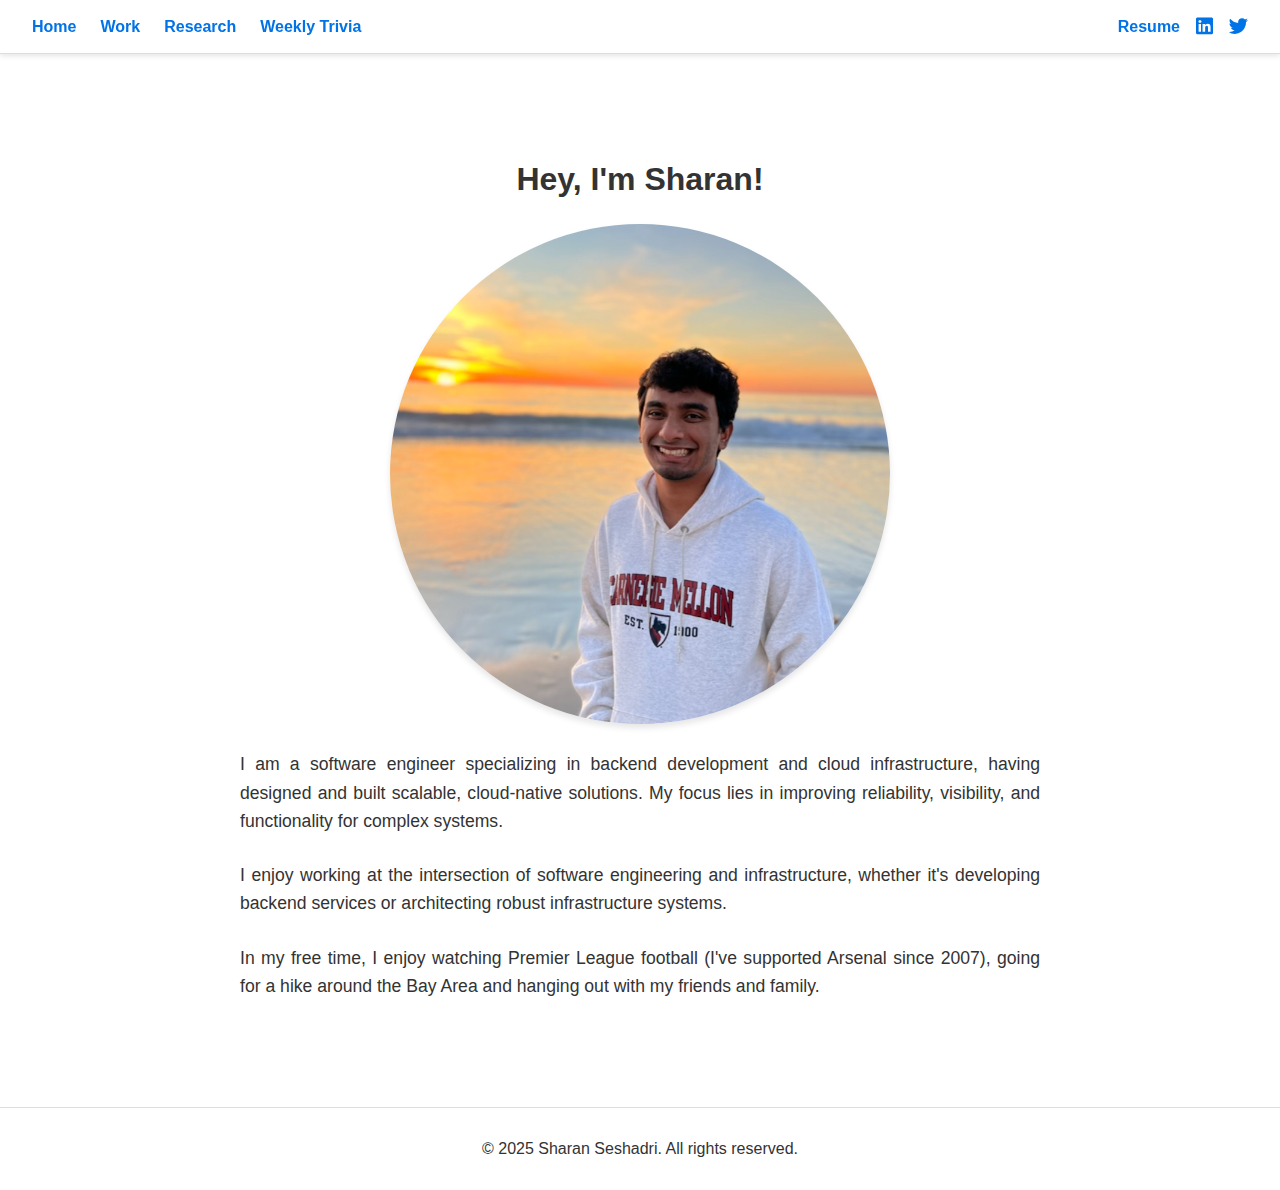
==== index.html @ 54f65ded "added support for mobile" ====
<!DOCTYPE html>
<html lang="en">
<head>
  <meta charset="UTF-8">
  <meta name="viewport" content="width=device-width, initial-scale=1.0">
  <title>Sharan Seshadri</title>
  <link rel="stylesheet" href="styles.css">
  <!-- Font Awesome for icons -->
  <link rel="stylesheet" href="https://cdnjs.cloudflare.com/ajax/libs/font-awesome/6.0.0-beta3/css/all.min.css">
  <link rel="icon" type="image/x-icon" href="favicon.ico">
</head>
<body>
  <div id="container">
    <!-- Header Section -->
    <header>
      <div class="header-left">
        <a href="index.html">Home</a>
        <a href="my-work.html">Work</a>
        <a href="research.html">Research</a>
        <a href="weekly-trivia.html">Weekly Trivia</a>
      </div>
      <div class="header-right">
        <a href="assets/sharan_seshadri_resume.pdf" target="_blank" class="resume-link">Resume</a>
        <a href="https://www.linkedin.com/in/sharan-seshadri" target="_blank" aria-label="LinkedIn">
          <i class="fab fa-linkedin"></i>
        </a>
        <a href="https://x.com/sharan2510" target="_blank" aria-label="Twitter">
          <i class="fab fa-twitter"></i>
        </a>
      </div>
      <div class="mobile-header">
        <button id="hamburger-menu" aria-label="Open Menu">
          <i class="fas fa-bars"></i>
        </button>
        <a href="assets/sharan_seshadri_resume.pdf" target="_blank" class="resume-link">Resume</a>
      </div>
      <nav id="mobile-nav" class="hidden">
        <a href="index.html">Home</a>
        <a href="my-work.html">Work</a>
        <a href="research.html">Research</a>
        <a href="weekly-trivia.html">Weekly Trivia</a>
      </nav>
    </header>

    <!-- Intro Section -->
    <main>
      <section class="intro">
        <h2>Hey, I'm Sharan!</h2>
        <img src="assets/sharan-seshadri.png" alt="Photo of Sharan Seshadri" class="profile-photo">
        <p>I am a software engineer specializing in backend development and cloud infrastructure, having designed and built scalable, cloud-native solutions. My focus lies in improving reliability, visibility, and functionality for complex systems.</p>
        <p>I enjoy working at the intersection of software engineering and infrastructure, whether it's developing backend services or architecting robust infrastructure systems.</p>
        <p>In my free time, I enjoy watching Premier League football (I've supported Arsenal since 2007), going for a hike around the Bay Area and hanging out with my friends and family.</p>
      </section>
    </main>

    <!-- Footer -->
    <footer>
      <p>© 2025 Sharan Seshadri. All rights reserved.</p>
    </footer>
  </div>
  
  <!-- JavaScript for light/dark mode toggle -->
  <script src="scripts.js"></script>
</body>
</html>
---- styles.css ----
/* General Styles */
body {
  margin: 0;
  font-family: Arial, sans-serif;
  color: #333;
  background-color: #fff;
  transition: background-color 0.3s, color 0.3s;
}

a {
  color: #0073e6;
  text-decoration: none;
}

a:hover {
  text-decoration: underline;
}

ul {
  list-style: none;
  padding: 0;
}

/* Header Section */
header {
  display: flex;
  justify-content: space-between; /* Space between left and right sections */
  align-items: center;
  padding: 1em 2em;
  background-color: #ffffff; /* Opaque white background */
  border-bottom: 1px solid #ddd;
  position: sticky; /* Keeps the header fixed at the top */
  top: 0;
  z-index: 10;
  box-shadow: 0px 2px 5px rgba(0, 0, 0, 0.1); /* Optional: Add a subtle shadow for better separation */
}

.header-left {
  display: flex;
  gap: 1.5em; /* Space between navigation links */
}

.header-left a {
  font-size: 1em;
  font-weight: bold;
  color: #0073e6;
}

.header-left a:hover {
  color: #005bb5; /* Darker blue on hover */
}

.header-right {
  display: flex;
  align-items: center;
  gap: 1em; /* Adds space between icons */
}

.header-right .resume-link {
  color: #0073e6;
  font-size: 1em;
  font-weight: bold;
  text-decoration: none;
}

.header-right .resume-link:hover {
  text-decoration: underline;
  color: #005bb5;
}

.header-right i {
  font-size: 1.2em; /* Icon size */
  color: #0073e6;
  cursor: pointer;
}

.header-right i:hover {
  color: #005bb5;
}

header button {
  background: none;
  border: none;
  cursor: pointer;
  font-size: 1.2em;
  color: inherit;
}

header button:hover {
  color: #0073e6;
}

/* Intro Section */
.intro {
  text-align: center;
  padding: 3em 1em;
}

.intro h2 {
  font-size: 2em;
  margin: 1;
}

.intro p {
  text-align: justify;
  font-size: 1.1em; /* Optional: Adjust font size if needed */
  line-height: 1.6; /* Optional: Improve readability by adding line height */
  margin: 1.5em 0; /* Optional: Add spacing between paragraphs */
}

/* Main Content Section */
section {
  max-width: 800px;
  margin: 2em auto;
  padding: 1em;
}

section h3 {
  font-size: 1.5em;
  margin-bottom: 0.5em;
}

footer {
  text-align: center;
  padding: 1em;
  border-top: 1px solid #ddd;
}

/* Dark Mode */
body.dark {
  background-color: #121212;
  color: #f1f1f1;
}

body.dark a {
  color: #90caf9;
}

body.dark header {
  border-bottom: 1px solid #444;
}

body.dark footer {
  border-top: 1px solid #444;
}

.header-right i:hover {
  color: #90caf9; /* Adjust hover color for dark mode */
}

/* Work Experience Section */
#work-experience {
  max-width: 800px;
  margin: 2em auto;
  padding: 1em;
}

#work-experience h2 {
  font-size: 2em;
  text-align: center;
  margin-bottom: 2em;
}

.section {
  margin-bottom: 2em;
}

.section h3 {
  font-size: 1.8em;
  text-align: center;
  margin-bottom: 1.5em;
  color: #0073e6;
}

/* Experience Entries */
.experience {
  display: flex;
  flex-direction: column;
  align-items: center;
  text-align: left;
  margin-bottom: 1.5em;
  padding: 1em 0;
  border-bottom: 1px solid #ddd;
}

.timeline {
  font-size: 1em;
  font-weight: bold;
  color: #666;
  text-align: center;
  margin-bottom: 0.5em;
}

.details {
  max-width: 600px;
}

.details h4 {
  font-size: 1.5em;
  margin: 0 0 0.2em;
}

.details h4 span {
  font-size: 1em;
  font-weight: normal;
  color: #0073e6;
}

.details p {
  font-size: 1em;
  color: #333;
  margin: 0; /* Ensure there's no extra margin */
  line-height: 1.4; /* Slightly smaller line height for tighter spacing */
}

/* Skills Section */
#skills {
  padding: 2em 1em;
  text-align: center;
}

#skills h3 {
  font-size: 2em;
  margin-bottom: 1em;
  color: #0073e6; /* Matching accent color */
}

.skills-categories {
  max-width: 800px;
  margin: 0 auto;
  text-align: left; /* Align content to the left like other sections */
}

.skills-category {
  margin-bottom: 1.5em; /* Spacing between skill categories */
}

.skills-category h4 {
  font-size: 1.2em;
  font-weight: bold;
  color: #333; /* Match text color with other headings */
  margin-bottom: 0.5em;
}

.skills-category p {
  font-size: 1em;
  line-height: 1.6;
  color: #555; /* Softer color for text */
}


/* Responsive Design */
@media (max-width: 768px) {
  .experience {
    text-align: center;
  }

  .details {
    max-width: 100%;
  }
}

.details ul {
  list-style-type: disc; /* Standard bullet points */
  margin: 1em 0;
  padding-left: 1.5em; /* Indentation for bullet points */
  color: #333; /* Text color for bullets */
}

.details ul li {
  margin-bottom: 0.5em; /* Spacing between bullet points */
  font-size: 1em; /* Consistent font size */
  line-height: 1.6; /* Improve readability */
}

/* Center Academic Experience Section */
#academic-experience {
  text-align: center;
  max-width: 800px;
  margin: 0 auto; /* Center the entire section */
  padding: 2em 1em; /* Add padding for spacing */
}

#academic-experience h3 {
  font-size: 2em;
  color: #0073e6; /* Match the accent color */
  margin-bottom: 1.5em;
}

.academic-item {
  margin-bottom: 2em; /* Add spacing between items */
  text-align: center; /* Center-align all text */
}

.academic-item .timeline {
  font-size: 1em;
  font-weight: bold;
  color: #666;
  margin-bottom: 0.5em; /* Add space between the timeline and details */
}

.academic-item .details {
  max-width: 600px;
  margin: 0 auto; /* Center-align details within the section */
}

.academic-item .details h4 {
  font-size: 1.5em;
  color: #333;
  margin-bottom: 0.2em; /* Space below the title */
}

.academic-item .details span a {
  color: #0073e6; /* Blue for links */
  text-decoration: none;
}

.academic-item .details span a:hover {
  text-decoration: underline;
}

.academic-item .details p {
  font-size: 1em;
  color: #666; /* Softer color for location */
  margin-bottom: 1em;
}

.academic-item ul {
  list-style-type: disc;
  padding-left: 1.5em; /* Indentation for bullets */
  text-align: left; /* Align bullet points to the left */
  margin: 1em auto; /* Center-align the list container */
  max-width: 600px;
}

.academic-item ul li {
  margin-bottom: 0.5em;
  font-size: 1em;
  line-height: 1.6; /* Improve readability */
  color: #333;
}

/* Divider Styling */
hr {
  border: none;
  border-top: 1px solid #ddd;
  margin: 2em 0; /* Adds space above and below the divider */
  width: 100%; /* Spans the entire container width */
}

/* Trivia Section */
#trivia-container {
  max-width: 800px;
  margin: 4em auto;
  text-align: center;
}

.trivia {
  padding: 2em;
  border: 1px solid #ddd;
  border-radius: 8px;
  background-color: #f9f9f9;
}

.trivia-date {
  font-size: 1.2em;
  color: #666;
  margin-bottom: 1em;
}

.trivia-text {
  font-size: 1.5em;
  color: #333;
  margin-bottom: 2em;
}

.trivia-navigation {
  display: flex;
  justify-content: space-between;
}

.trivia-nav-link {
  font-size: 1em;
  color: #0073e6;
  text-decoration: none;
  font-weight: bold;
}

.trivia-nav-link:hover {
  text-decoration: underline;
}

.trivia-header {
  text-align: center;
  padding: 3em 1em;
}

.trivia-header h2 {
  font-size: 2em;
  margin: 0;
}

.trivia-header p {
  font-size: 1.2em;
  margin-top: 0.5em;
}

.experience.no-divider {
  border-bottom: none; /* Removes the divider */
  padding-bottom: 0; /* Adjust padding to make spacing consistent */
}

.experience.no-divider:last-child {
  margin-bottom: 0; /* Remove extra space for the last item */
}

.paper-link {
  display: block; /* Places the link on its own line for clarity */
  font-size: 1em;
  color: #0073e6;
  text-decoration: none;
  margin-top: 0.5em;
}

.paper-link:hover {
  text-decoration: underline;
  color: #005bb5; /* Darker blue for hover effect */
}

.profile-photo {
  display: block;
  margin: 1em auto; /* Center the image and add spacing */
  width: 500px; /* Adjust width */
  height: 500px; /* Match height to width for a perfect circle */
  border-radius: 50%; /* Ensure the photo stays circular */
  object-fit: cover; /* Prevent stretching by cropping if needed */
  box-shadow: 0 4px 6px rgba(0, 0, 0, 0.1); /* Optional: Add a subtle shadow for better aesthetics */
}

.experience.no-divider {
  margin-bottom: 2em; /* Adds space between each experience section */
}

/* Professional Experience Section */
#professional-experience {
  padding: 2em 1em;
  text-align: center; /* Center align the entire section */
  max-width: 800px; /* Consistent width with other sections */
  margin: 0 auto; /* Center the section within the page */
}

#professional-experience h2 {
  font-size: 2em;
  margin-bottom: 1.5em;
  color: #0073e6; /* Accent color */
}

.experience-item {
  margin-bottom: 2em;
}

.experience-item .timeline {
  font-size: 1em;
  font-weight: bold;
  color: #666;
  margin-bottom: 0.5em;
}

.experience-item .details {
  max-width: 600px;
  margin: 0 auto; /* Center the content */
}

.experience-item .details h4 {
  font-size: 1.5em;
  font-weight: bold;
  color: #333;
  margin-bottom: 0.2em;
  line-height: 1.4;
}

.experience-item .details h4 span a {
  color: #0073e6; /* Match link color with accent color */
  text-decoration: none;
}

.experience-item .details p {
  font-size: 1.1em;
  color: #666;
  margin-top: 0;
}

.experience-item ul {
  list-style-type: disc;
  margin: 1em 0;
  padding-left: 1.5em; /* Indent bullet points */
  text-align: left; /* Left-align the bullet points */
}

.experience-item ul li {
  margin-bottom: 0.5em;
  font-size: 1em;
  color: #333;
  line-height: 1.6;
}

/* Hide the nav menu initially */
.hidden {
  display: none;
}

/* Style for mobile header */
.mobile-header {
  display: flex;
  justify-content: space-between;
  align-items: center;
  padding: 1em 2em;
  background-color: #ffffff;
  border-bottom: 1px solid #ddd;
}

#hamburger-menu {
  background: none;
  border: none;
  font-size: 1.5em;
  cursor: pointer;
  color: #0073e6;
}

#hamburger-menu:hover {
  color: #005bb5;
}

/* Mobile navigation */
#mobile-nav {
  background-color: #ffffff;
  box-shadow: 0px 2px 5px rgba(0, 0, 0, 0.1);
  text-align: center;
  padding: 1em 0;
}

#mobile-nav a {
  display: block;
  padding: 0.5em 0;
  color: #0073e6;
  font-size: 1.2em;
  text-decoration: none;
}

#mobile-nav a:hover {
  background-color: #f0f0f0;
  color: #005bb5;
}

/* Responsive design for desktop */
@media (min-width: 768px) {
  .mobile-header {
    display: none;
  }
  #mobile-nav {
    display: none;
  }
}
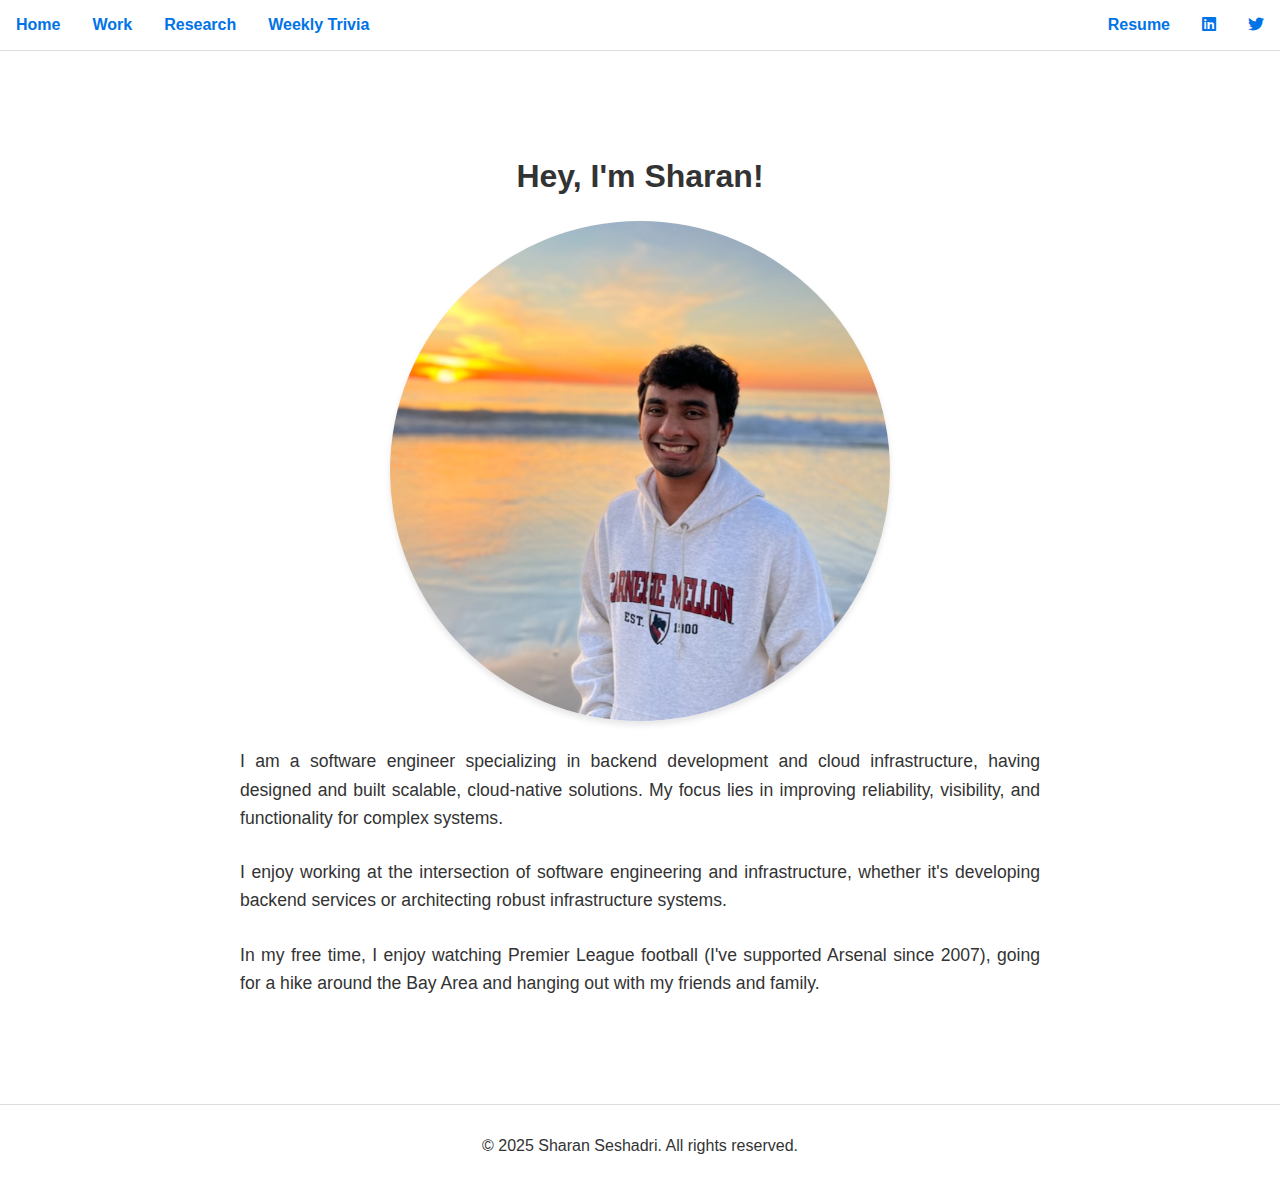
==== commit 965ddbde: "added separate headers for mobile" ====
--- a/index.html
+++ b/index.html
@@ -13,21 +13,26 @@
   <div id="container">
     <!-- Header Section -->
     <header>
-      <div class="header-left">
-        <a href="index.html">Home</a>
-        <a href="my-work.html">Work</a>
-        <a href="research.html">Research</a>
-        <a href="weekly-trivia.html">Weekly Trivia</a>
+      <!-- Desktop Navigation -->
+      <div class="header-desktop">
+        <div class="header-left">
+          <a href="index.html">Home</a>
+          <a href="my-work.html">Work</a>
+          <a href="research.html">Research</a>
+          <a href="weekly-trivia.html">Weekly Trivia</a>
+        </div>
+        <div class="header-right">
+          <a href="assets/sharan_seshadri_resume.pdf" target="_blank" class="resume-link">Resume</a>
+          <a href="https://www.linkedin.com/in/sharan-seshadri" target="_blank" aria-label="LinkedIn">
+            <i class="fab fa-linkedin"></i>
+          </a>
+          <a href="https://x.com/sharan2510" target="_blank" aria-label="Twitter">
+            <i class="fab fa-twitter"></i>
+          </a>
+        </div>
       </div>
-      <div class="header-right">
-        <a href="assets/sharan_seshadri_resume.pdf" target="_blank" class="resume-link">Resume</a>
-        <a href="https://www.linkedin.com/in/sharan-seshadri" target="_blank" aria-label="LinkedIn">
-          <i class="fab fa-linkedin"></i>
-        </a>
-        <a href="https://x.com/sharan2510" target="_blank" aria-label="Twitter">
-          <i class="fab fa-twitter"></i>
-        </a>
-      </div>
+    
+      <!-- Mobile Navigation -->
       <div class="mobile-header">
         <button id="hamburger-menu" aria-label="Open Menu">
           <i class="fas fa-bars"></i>
@@ -41,6 +46,7 @@
         <a href="weekly-trivia.html">Weekly Trivia</a>
       </nav>
     </header>
+    
 
     <!-- Intro Section -->
     <main>
--- a/styles.css
+++ b/styles.css
@@ -21,74 +21,107 @@
   padding: 0;
 }
 
-/* Header Section */
+/* General Header Styles */
 header {
+  background-color: #ffffff;
+  padding: 1em;
+  border-bottom: 1px solid #ddd;
+  position: sticky;
+  top: 0;
+  z-index: 1000;
   display: flex;
-  justify-content: space-between; /* Space between left and right sections */
+  justify-content: space-between;
   align-items: center;
-  padding: 1em 2em;
-  background-color: #ffffff; /* Opaque white background */
-  border-bottom: 1px solid #ddd;
-  position: sticky; /* Keeps the header fixed at the top */
-  top: 0;
-  z-index: 10;
-  box-shadow: 0px 2px 5px rgba(0, 0, 0, 0.1); /* Optional: Add a subtle shadow for better separation */
-}
-
-.header-left {
+}
+
+/* Desktop Header */
+.header-desktop {
   display: flex;
-  gap: 1.5em; /* Space between navigation links */
-}
-
-.header-left a {
-  font-size: 1em;
-  font-weight: bold;
-  color: #0073e6;
-}
-
-.header-left a:hover {
-  color: #005bb5; /* Darker blue on hover */
-}
-
-.header-right {
+  justify-content: space-between;
+  width: 100%;
+  align-items: center;
+}
+
+.header-left, .header-right {
   display: flex;
+  gap: 2em; /* Add consistent spacing between links */
+}
+
+.header-left a, .header-right a {
+  text-decoration: none;
+  font-size: 1em;
+  color: #0073e6;
+  font-weight: bold;
+}
+
+.header-left a:hover, .header-right a:hover {
+  color: #005bb5;
+  text-decoration: underline;
+}
+
+/* Mobile Header */
+.mobile-header {
+  display: none; /* Hidden by default for larger screens */
+  justify-content: space-between;
   align-items: center;
-  gap: 1em; /* Adds space between icons */
-}
-
-.header-right .resume-link {
-  color: #0073e6;
-  font-size: 1em;
-  font-weight: bold;
-  text-decoration: none;
-}
-
-.header-right .resume-link:hover {
-  text-decoration: underline;
-  color: #005bb5;
-}
-
-.header-right i {
-  font-size: 1.2em; /* Icon size */
-  color: #0073e6;
-  cursor: pointer;
-}
-
-.header-right i:hover {
-  color: #005bb5;
-}
-
-header button {
+  width: 100%;
+}
+
+#hamburger-menu {
   background: none;
   border: none;
+  font-size: 1.5em;
   cursor: pointer;
-  font-size: 1.2em;
-  color: inherit;
-}
-
-header button:hover {
-  color: #0073e6;
-}
+  color: #0073e6;
+}
+
+#hamburger-menu:hover {
+  color: #005bb5;
+}
+
+/* Mobile Navigation */
+#mobile-nav {
+  display: none;
+  background-color: #ffffff;
+  position: absolute;
+  top: 100%;
+  left: 0;
+  width: 100%;
+  text-align: center;
+  border-top: 1px solid #ddd;
+  padding: 1em 0;
+}
+
+#mobile-nav a {
+  display: block;
+  padding: 1em 0;
+  font-size: 1em;
+  color: #0073e6;
+  text-decoration: none;
+  border-bottom: 1px solid #ddd;
+}
+
+#mobile-nav a:hover {
+  background-color: #f0f0f0;
+  color: #005bb5;
+}
+
+/* Toggle visibility for mobile nav */
+#mobile-nav.visible {
+  display: block;
+}
+
+/* Responsive Design */
+@media (max-width: 768px) {
+  .header-desktop {
+    display: none; /* Hide desktop header on small screens */
+  }
+
+  .mobile-header {
+    display: flex; /* Show mobile header */
+  }
+}
+
 
 /* Intro Section */
 .intro {
@@ -503,61 +536,3 @@
   color: #333;
   line-height: 1.6;
 }
-
-/* Hide the nav menu initially */
-.hidden {
-  display: none;
-}
-
-/* Style for mobile header */
-.mobile-header {
-  display: flex;
-  justify-content: space-between;
-  align-items: center;
-  padding: 1em 2em;
-  background-color: #ffffff;
-  border-bottom: 1px solid #ddd;
-}
-
-#hamburger-menu {
-  background: none;
-  border: none;
-  font-size: 1.5em;
-  cursor: pointer;
-  color: #0073e6;
-}
-
-#hamburger-menu:hover {
-  color: #005bb5;
-}
-
-/* Mobile navigation */
-#mobile-nav {
-  background-color: #ffffff;
-  box-shadow: 0px 2px 5px rgba(0, 0, 0, 0.1);
-  text-align: center;
-  padding: 1em 0;
-}
-
-#mobile-nav a {
-  display: block;
-  padding: 0.5em 0;
-  color: #0073e6;
-  font-size: 1.2em;
-  text-decoration: none;
-}
-
-#mobile-nav a:hover {
-  background-color: #f0f0f0;
-  color: #005bb5;
-}
-
-/* Responsive design for desktop */
-@media (min-width: 768px) {
-  .mobile-header {
-    display: none;
-  }
-  #mobile-nav {
-    display: none;
-  }
-}
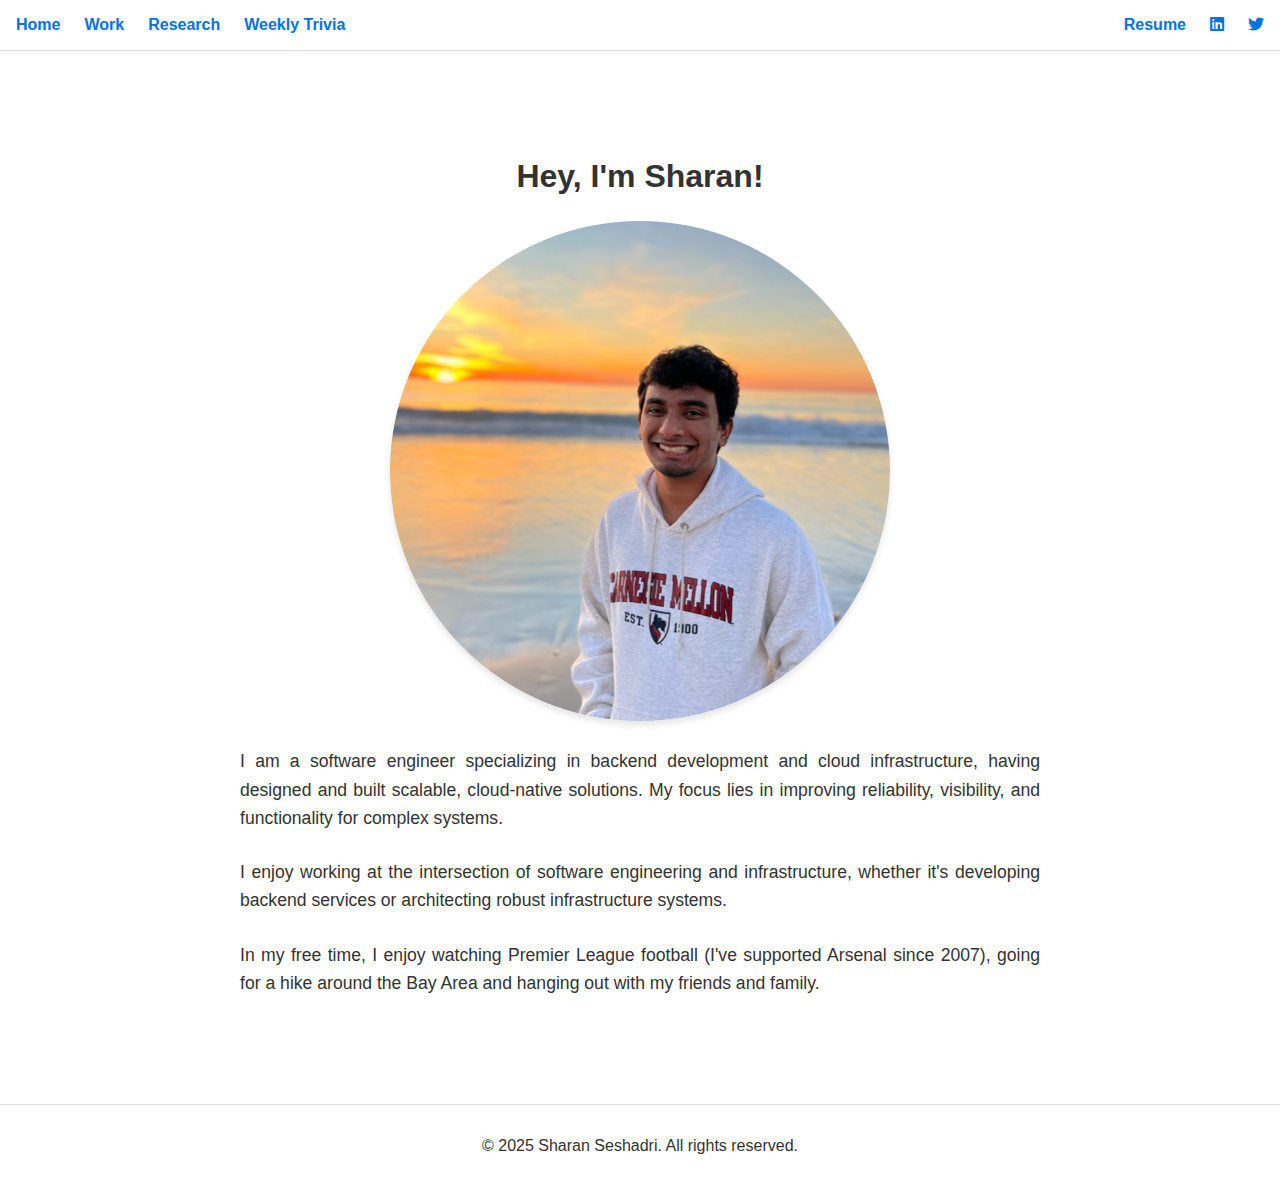
==== commit 1115478b: "potential fix for mobile" ====
--- a/index.html
+++ b/index.html
@@ -13,7 +13,6 @@
   <div id="container">
     <!-- Header Section -->
     <header>
-      <!-- Desktop Navigation -->
       <div class="header-desktop">
         <div class="header-left">
           <a href="index.html">Home</a>
@@ -31,8 +30,6 @@
           </a>
         </div>
       </div>
-    
-      <!-- Mobile Navigation -->
       <div class="mobile-header">
         <button id="hamburger-menu" aria-label="Open Menu">
           <i class="fas fa-bars"></i>
@@ -46,7 +43,7 @@
         <a href="weekly-trivia.html">Weekly Trivia</a>
       </nav>
     </header>
-    
+        
 
     <!-- Intro Section -->
     <main>
--- a/styles.css
+++ b/styles.css
@@ -30,11 +30,10 @@
   top: 0;
   z-index: 1000;
   display: flex;
-  justify-content: space-between;
+  flex-direction: column;
   align-items: center;
 }
 
-/* Desktop Header */
 .header-desktop {
   display: flex;
   justify-content: space-between;
@@ -44,7 +43,7 @@
 
 .header-left, .header-right {
   display: flex;
-  gap: 2em; /* Add consistent spacing between links */
+  gap: 1.5em; /* Adjust spacing for alignment */
 }
 
 .header-left a, .header-right a {
@@ -61,7 +60,7 @@
 
 /* Mobile Header */
 .mobile-header {
-  display: none; /* Hidden by default for larger screens */
+  display: none; /* Hide for larger screens */
   justify-content: space-between;
   align-items: center;
   width: 100%;
@@ -106,7 +105,6 @@
   color: #005bb5;
 }
 
-/* Toggle visibility for mobile nav */
 #mobile-nav.visible {
   display: block;
 }
@@ -114,13 +112,14 @@
 /* Responsive Design */
 @media (max-width: 768px) {
   .header-desktop {
-    display: none; /* Hide desktop header on small screens */
+    display: none; /* Hide desktop header on smaller screens */
   }
 
   .mobile-header {
     display: flex; /* Show mobile header */
   }
 }
+
 
 
 /* Intro Section */
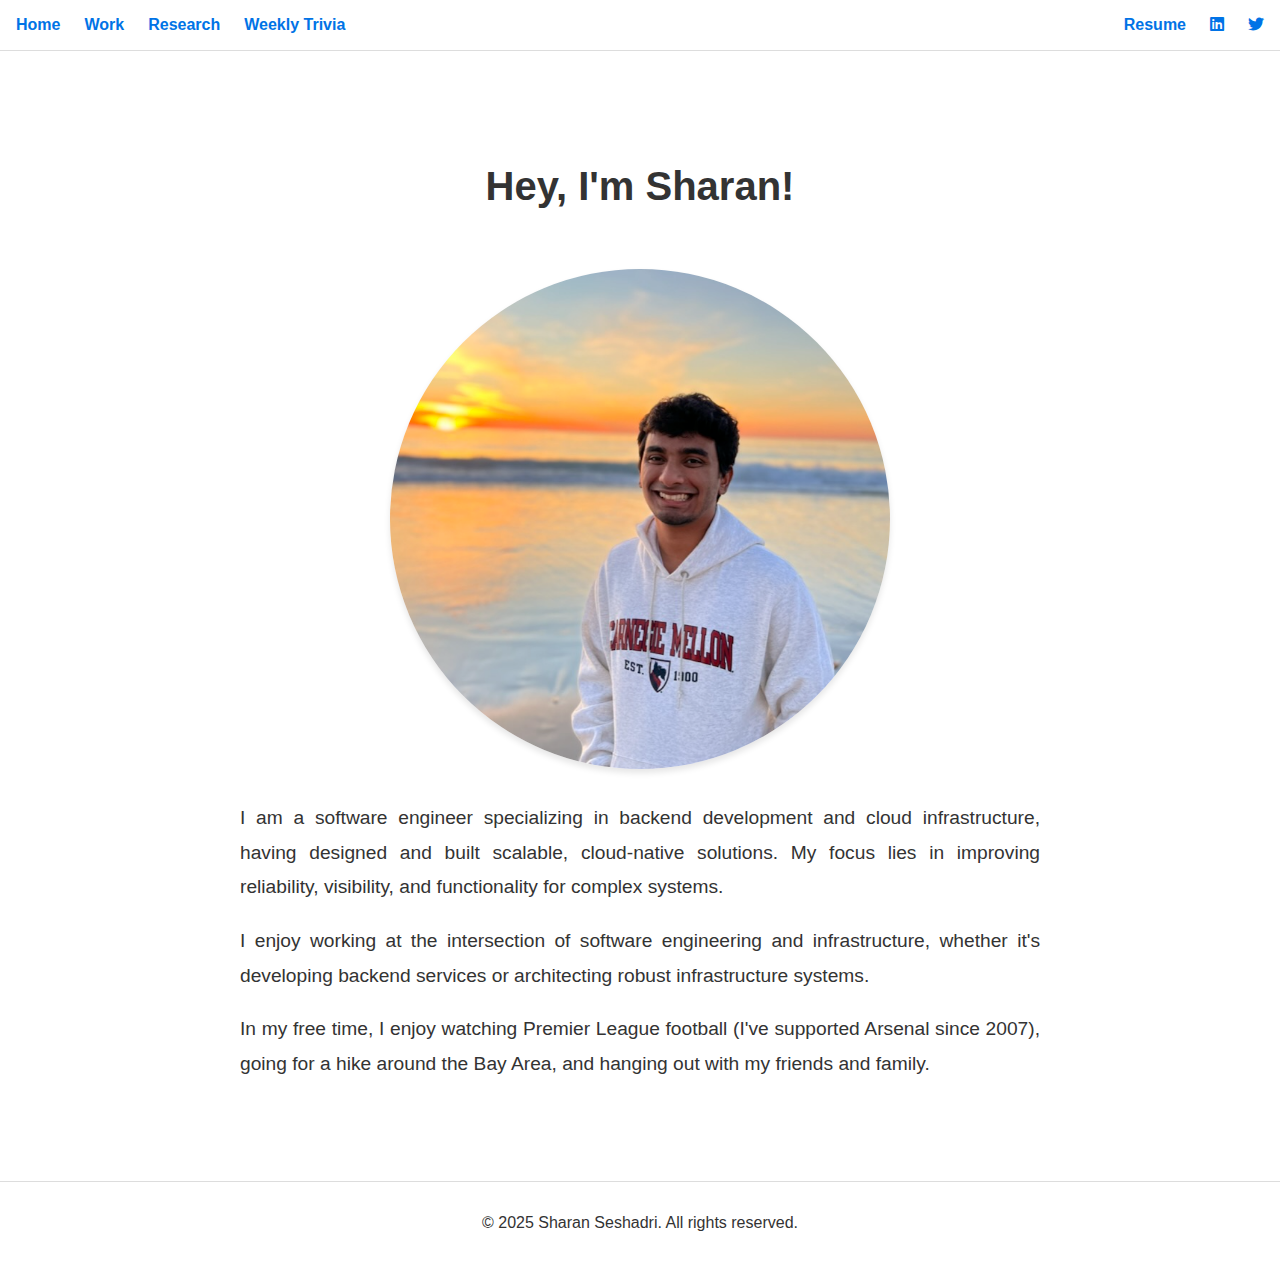
==== commit f4ab9738: "potential fix for mobile home page formatting" ====
--- a/index.html
+++ b/index.html
@@ -13,6 +13,7 @@
   <div id="container">
     <!-- Header Section -->
     <header>
+      <!-- Desktop Header -->
       <div class="header-desktop">
         <div class="header-left">
           <a href="index.html">Home</a>
@@ -30,12 +31,16 @@
           </a>
         </div>
       </div>
+    
+      <!-- Mobile Header -->
       <div class="mobile-header">
         <button id="hamburger-menu" aria-label="Open Menu">
           <i class="fas fa-bars"></i>
         </button>
         <a href="assets/sharan_seshadri_resume.pdf" target="_blank" class="resume-link">Resume</a>
       </div>
+    
+      <!-- Mobile Navigation -->
       <nav id="mobile-nav" class="hidden">
         <a href="index.html">Home</a>
         <a href="my-work.html">Work</a>
@@ -43,6 +48,7 @@
         <a href="weekly-trivia.html">Weekly Trivia</a>
       </nav>
     </header>
+    
         
 
     <!-- Intro Section -->
@@ -50,10 +56,19 @@
       <section class="intro">
         <h2>Hey, I'm Sharan!</h2>
         <img src="assets/sharan-seshadri.png" alt="Photo of Sharan Seshadri" class="profile-photo">
-        <p>I am a software engineer specializing in backend development and cloud infrastructure, having designed and built scalable, cloud-native solutions. My focus lies in improving reliability, visibility, and functionality for complex systems.</p>
-        <p>I enjoy working at the intersection of software engineering and infrastructure, whether it's developing backend services or architecting robust infrastructure systems.</p>
-        <p>In my free time, I enjoy watching Premier League football (I've supported Arsenal since 2007), going for a hike around the Bay Area and hanging out with my friends and family.</p>
-      </section>
+        <p>
+          I am a software engineer specializing in backend development and cloud infrastructure,
+          having designed and built scalable, cloud-native solutions. My focus lies in improving
+          reliability, visibility, and functionality for complex systems.
+        </p>
+        <p>
+          I enjoy working at the intersection of software engineering and infrastructure,
+          whether it's developing backend services or architecting robust infrastructure systems.
+        </p>
+        <p>
+          In my free time, I enjoy watching Premier League football (I've supported Arsenal since 2007),
+          going for a hike around the Bay Area, and hanging out with my friends and family.
+        </p>      </section>
     </main>
 
     <!-- Footer -->
--- a/styles.css
+++ b/styles.css
@@ -74,6 +74,11 @@
   color: #0073e6;
 }
 
+
+#hamburger-menu.open {
+  color: #005bb5; /* Change color when active */
+}
+
 #hamburger-menu:hover {
   color: #005bb5;
 }
@@ -89,6 +94,11 @@
   text-align: center;
   border-top: 1px solid #ddd;
   padding: 1em 0;
+  z-index: 1000;
+}
+
+#mobile-nav.visible {
+  display: block;
 }
 
 #mobile-nav a {
@@ -103,10 +113,6 @@
 #mobile-nav a:hover {
   background-color: #f0f0f0;
   color: #005bb5;
-}
-
-#mobile-nav.visible {
-  display: block;
 }
 
 /* Responsive Design */
@@ -120,24 +126,48 @@
   }
 }
 
-
-
 /* Intro Section */
 .intro {
   text-align: center;
-  padding: 3em 1em;
+  padding: 3em 2em; /* Spacing for desktop */
 }
 
 .intro h2 {
-  font-size: 2em;
-  margin: 1;
+  font-size: 2.5em; /* Larger font size for desktop */
+  margin-bottom: 1.5em;
 }
 
 .intro p {
   text-align: justify;
-  font-size: 1.1em; /* Optional: Adjust font size if needed */
-  line-height: 1.6; /* Optional: Improve readability by adding line height */
-  margin: 1.5em 0; /* Optional: Add spacing between paragraphs */
+  font-size: 1.2em; /* Larger text for desktop */
+  line-height: 1.8; /* Improved spacing for readability */
+  margin: 1em auto; /* Centered text for larger screens */
+  max-width: 800px; /* Limit width for better readability */
+}
+
+/* Responsive Design: Override styles for mobile */
+@media (max-width: 768px) {
+  .profile-photo {
+    width: 80%; /* Adjust width for smaller screens */
+    height: auto; /* Maintain aspect ratio */
+    max-width: 250px; /* Limit maximum size */
+    margin: 1em auto; /* Adjust spacing for mobile */
+  }
+
+  .intro {
+    padding: 2em 1em; /* Compact spacing for mobile */
+  }
+
+  .intro h2 {
+    font-size: 1.8em; /* Slightly smaller header for mobile */
+    margin-bottom: 1em;
+  }
+
+  .intro p {
+    font-size: 1em; /* Smaller text for mobile */
+    line-height: 1.5; /* Adjust line height for readability */
+    margin: 1em 1em; /* Add padding to avoid edge-to-edge text */
+  }
 }
 
 /* Main Content Section */
@@ -461,12 +491,12 @@
 
 .profile-photo {
   display: block;
-  margin: 1em auto; /* Center the image and add spacing */
-  width: 500px; /* Adjust width */
-  height: 500px; /* Match height to width for a perfect circle */
+  margin: 2em auto; /* Larger margin for desktop */
+  width: 500px; /* Full-size photo on desktop */
+  height: 500px; /* Maintain circular shape */
   border-radius: 50%; /* Ensure the photo stays circular */
   object-fit: cover; /* Prevent stretching by cropping if needed */
-  box-shadow: 0 4px 6px rgba(0, 0, 0, 0.1); /* Optional: Add a subtle shadow for better aesthetics */
+  box-shadow: 0 4px 6px rgba(0, 0, 0, 0.1); /* Subtle shadow for aesthetics */
 }
 
 .experience.no-divider {
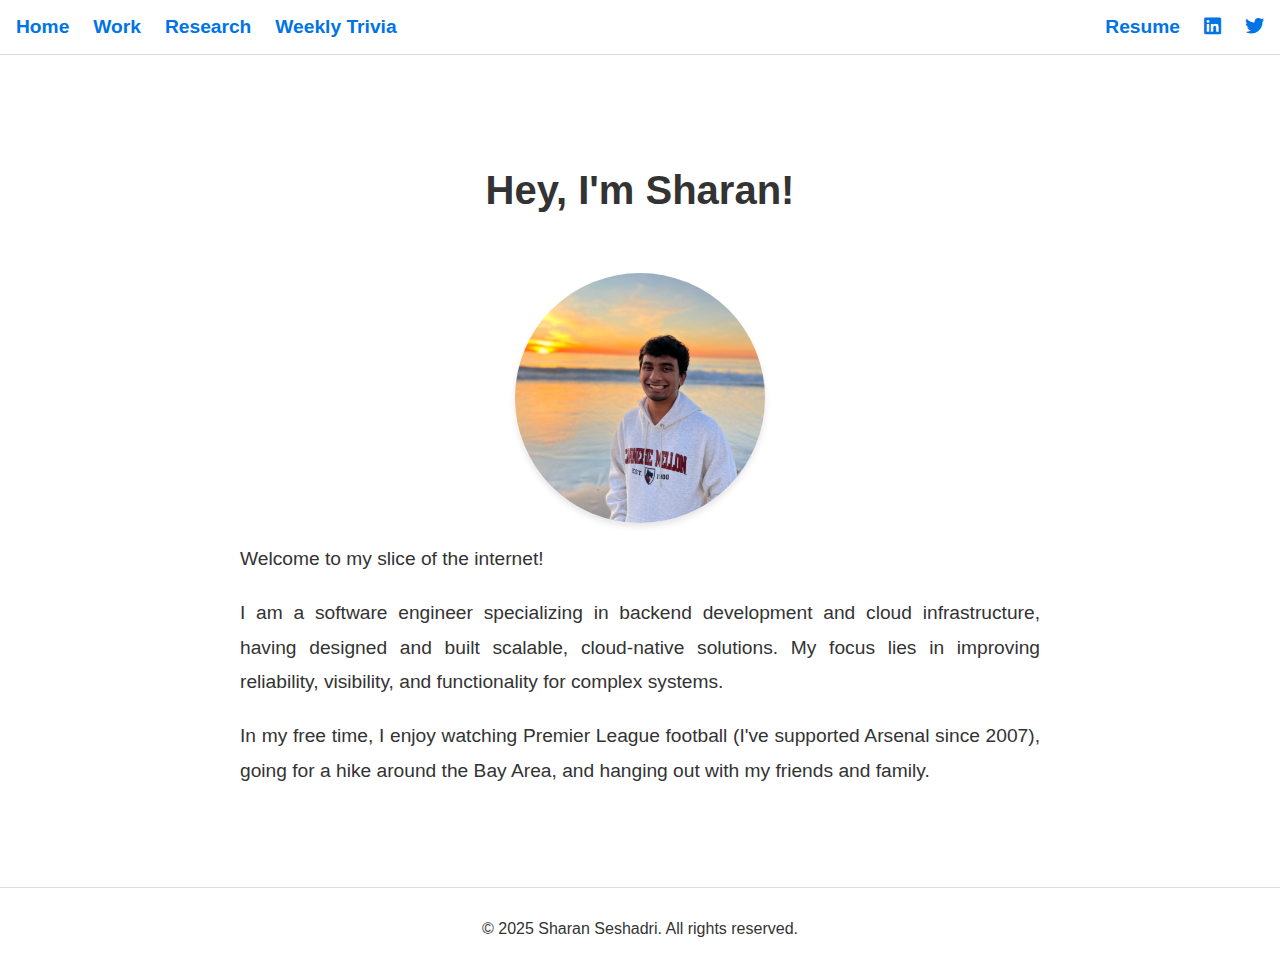
==== commit 988cf800: "more mobile optimizations" ====
--- a/index.html
+++ b/index.html
@@ -37,7 +37,15 @@
         <button id="hamburger-menu" aria-label="Open Menu">
           <i class="fas fa-bars"></i>
         </button>
-        <a href="assets/sharan_seshadri_resume.pdf" target="_blank" class="resume-link">Resume</a>
+        <div class="header-right">
+          <a href="assets/sharan_seshadri_resume.pdf" target="_blank" class="resume-link">Resume</a>
+          <a href="https://www.linkedin.com/in/sharan-seshadri" target="_blank" aria-label="LinkedIn">
+            <i class="fab fa-linkedin"></i>
+          </a>
+          <a href="https://x.com/sharan2510" target="_blank" aria-label="Twitter">
+            <i class="fab fa-twitter"></i>
+          </a>
+        </div>
       </div>
     
       <!-- Mobile Navigation -->
@@ -57,18 +65,18 @@
         <h2>Hey, I'm Sharan!</h2>
         <img src="assets/sharan-seshadri.png" alt="Photo of Sharan Seshadri" class="profile-photo">
         <p>
+          Welcome to my slice of the internet! 
+        </p>
+        <p>
           I am a software engineer specializing in backend development and cloud infrastructure,
           having designed and built scalable, cloud-native solutions. My focus lies in improving
           reliability, visibility, and functionality for complex systems.
         </p>
         <p>
-          I enjoy working at the intersection of software engineering and infrastructure,
-          whether it's developing backend services or architecting robust infrastructure systems.
-        </p>
-        <p>
           In my free time, I enjoy watching Premier League football (I've supported Arsenal since 2007),
           going for a hike around the Bay Area, and hanging out with my friends and family.
-        </p>      </section>
+        </p>      
+      </section>
     </main>
 
     <!-- Footer -->
--- a/styles.css
+++ b/styles.css
@@ -48,7 +48,7 @@
 
 .header-left a, .header-right a {
   text-decoration: none;
-  font-size: 1em;
+  font-size: 1.2em;
   color: #0073e6;
   font-weight: bold;
 }
@@ -85,20 +85,16 @@
 
 /* Mobile Navigation */
 #mobile-nav {
-  display: none;
+  display: none; /* Hidden by default */
   background-color: #ffffff;
   position: absolute;
-  top: 100%;
+  top: 100%; /* Below the header */
   left: 0;
   width: 100%;
   text-align: center;
   border-top: 1px solid #ddd;
   padding: 1em 0;
-  z-index: 1000;
-}
-
-#mobile-nav.visible {
-  display: block;
+  z-index: 1000; /* Ensure it appears above other elements */
 }
 
 #mobile-nav a {
@@ -114,6 +110,11 @@
   background-color: #f0f0f0;
   color: #005bb5;
 }
+
+#mobile-nav.visible {
+  display: block; /* Show when the class "visible" is added */
+}
+
 
 /* Responsive Design */
 @media (max-width: 768px) {
@@ -491,12 +492,12 @@
 
 .profile-photo {
   display: block;
-  margin: 2em auto; /* Larger margin for desktop */
-  width: 500px; /* Full-size photo on desktop */
-  height: 500px; /* Maintain circular shape */
-  border-radius: 50%; /* Ensure the photo stays circular */
-  object-fit: cover; /* Prevent stretching by cropping if needed */
-  box-shadow: 0 4px 6px rgba(0, 0, 0, 0.1); /* Subtle shadow for aesthetics */
+  margin: 1em auto; /* Center the image */
+  width: 250px; /* Adjust size */
+  height: 250px; /* Match height to width */
+  border-radius: 50%; /* Make it a perfect circle */
+  object-fit: cover; /* Prevent stretching */
+  box-shadow: 0 4px 6px rgba(0, 0, 0, 0.1); /* Optional: Add subtle shadow */
 }
 
 .experience.no-divider {
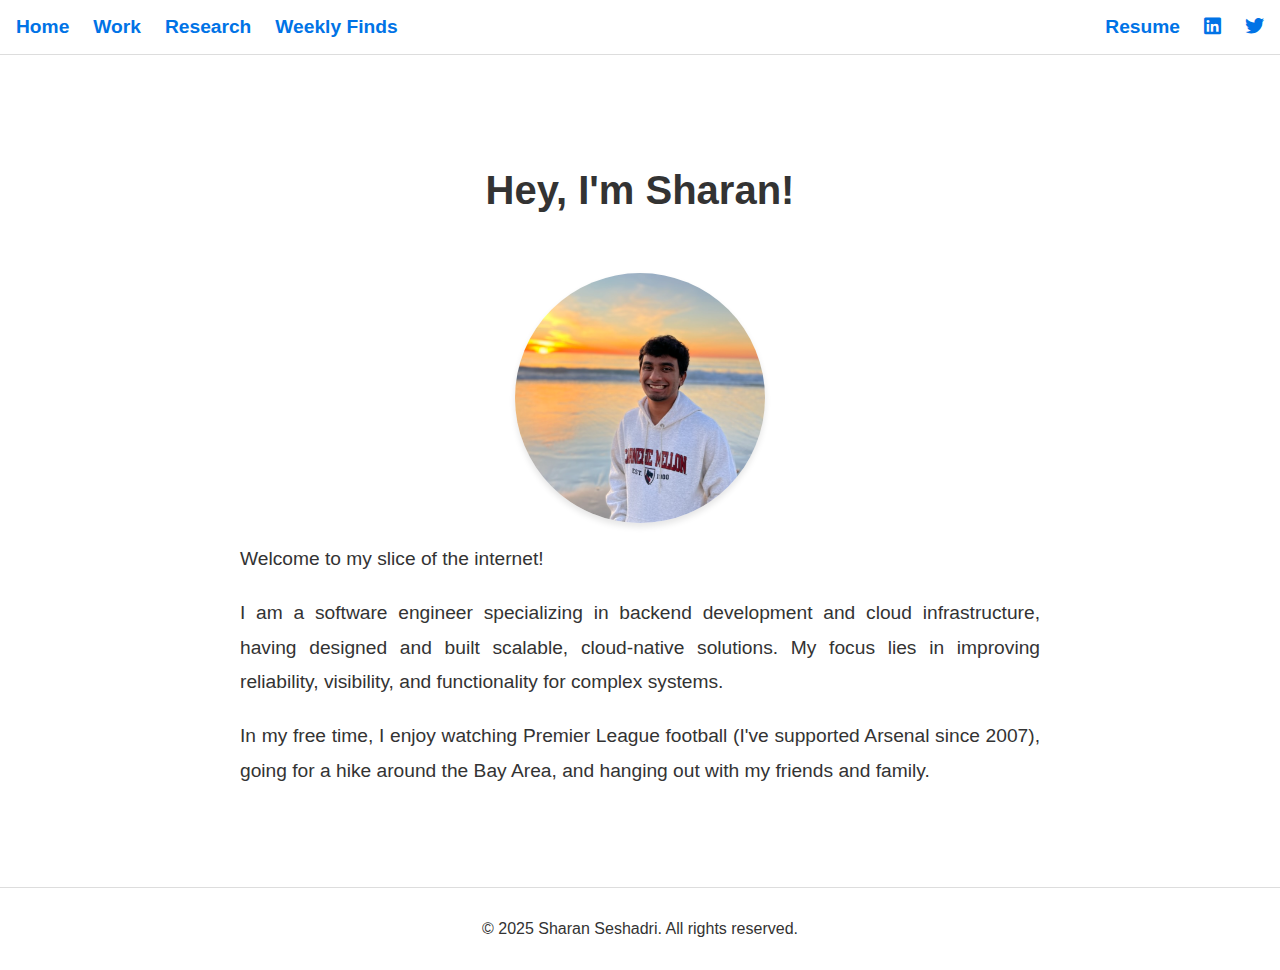
==== commit a93070cf: "fixes to weekly finds" ====
--- a/index.html
+++ b/index.html
@@ -19,7 +19,7 @@
           <a href="index.html">Home</a>
           <a href="my-work.html">Work</a>
           <a href="research.html">Research</a>
-          <a href="weekly-trivia.html">Weekly Trivia</a>
+          <a href="weekly-trivia.html">Weekly Finds</a>
         </div>
         <div class="header-right">
           <a href="assets/sharan_seshadri_resume.pdf" target="_blank" class="resume-link">Resume</a>
@@ -53,7 +53,7 @@
         <a href="index.html">Home</a>
         <a href="my-work.html">Work</a>
         <a href="research.html">Research</a>
-        <a href="weekly-trivia.html">Weekly Trivia</a>
+        <a href="weekly-trivia.html">Weekly Finds</a>
       </nav>
     </header>
     
--- a/styles.css
+++ b/styles.css
@@ -1,7 +1,7 @@
 /* General Styles */
 body {
   margin: 0;
-  font-family: Arial, sans-serif;
+  font-family: Helvetica, sans-serif;
   color: #333;
   background-color: #fff;
   transition: background-color 0.3s, color 0.3s;
@@ -391,7 +391,7 @@
 .academic-item ul {
   list-style-type: disc;
   padding-left: 1.5em; /* Indentation for bullets */
-  text-align: left; /* Align bullet points to the left */
+  text-align: justify; /* Align bullet points to the left */
   margin: 1em auto; /* Center-align the list container */
   max-width: 600px;
 }
@@ -415,7 +415,7 @@
 #trivia-container {
   max-width: 800px;
   margin: 4em auto;
-  text-align: center;
+  text-align: justify;
 }
 
 .trivia {
@@ -426,13 +426,13 @@
 }
 
 .trivia-date {
-  font-size: 1.2em;
+  font-size: 1.1em;
   color: #666;
   margin-bottom: 1em;
 }
 
 .trivia-text {
-  font-size: 1.5em;
+  font-size: 1.2em;
   color: #333;
   margin-bottom: 2em;
 }
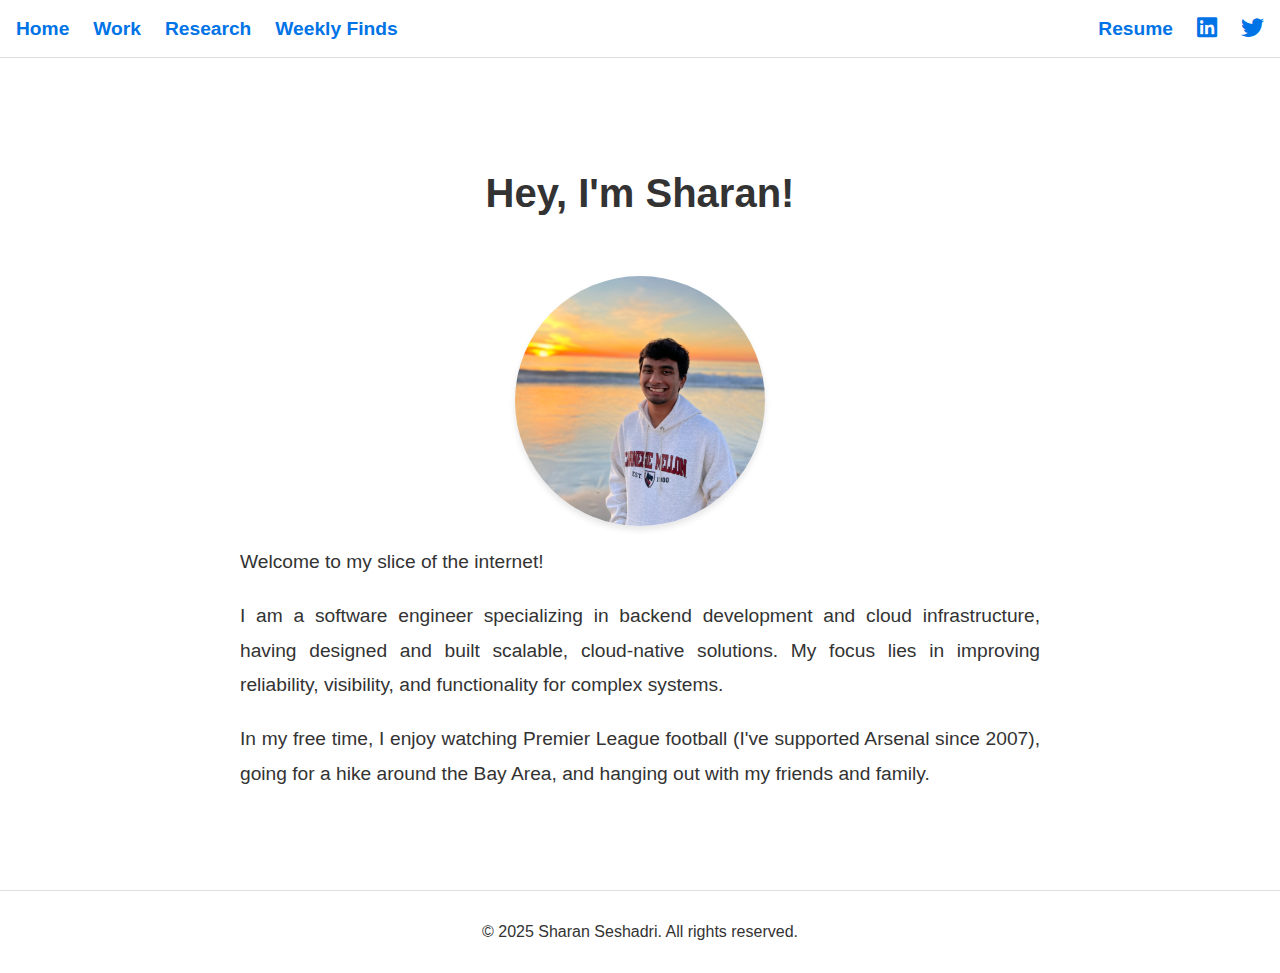
==== commit 5bca0570: "added basic google analytics" ====
--- a/index.html
+++ b/index.html
@@ -8,6 +8,14 @@
   <!-- Font Awesome for icons -->
   <link rel="stylesheet" href="https://cdnjs.cloudflare.com/ajax/libs/font-awesome/6.0.0-beta3/css/all.min.css">
   <link rel="icon" type="image/x-icon" href="favicon.ico">
+  <!-- Google Analytics -->
+  <script async src="https://www.googletagmanager.com/gtag/js?id=G-8LYGXHGC72"></script>
+  <script>
+    window.dataLayer = window.dataLayer || [];
+    function gtag(){dataLayer.push(arguments);}
+    gtag('js', new Date());
+    gtag('config', 'G-8LYGXHGC72');
+  </script>
 </head>
 <body>
   <div id="container">
@@ -38,7 +46,7 @@
           <i class="fas fa-bars"></i>
         </button>
         <div class="header-right">
-          <a href="assets/sharan_seshadri_resume.pdf" target="_blank" class="resume-link">Resume</a>
+          <a href="assets/sharan_seshadri_resume.pdf" target="_blank" class="resume-link" onclick="gtag('event', 'resume_click', {'event_category': 'Downloads', 'event_label': 'Resume PDF'});">Resume</a>
           <a href="https://www.linkedin.com/in/sharan-seshadri" target="_blank" aria-label="LinkedIn">
             <i class="fab fa-linkedin"></i>
           </a>
--- a/styles.css
+++ b/styles.css
@@ -41,11 +41,32 @@
   align-items: center;
 }
 
+/* Header Layout */
 .header-left, .header-right {
   display: flex;
-  gap: 1.5em; /* Adjust spacing for alignment */
-}
-
+  align-items: center;
+  gap: 1.5em;
+}
+
+/* Push right-side icons to the right */
+.header-right {
+  margin-left: auto;
+  display: flex;
+  align-items: center;
+}
+
+
+.header-right i {
+  font-size: 1.2em;
+  color: #0073e6;
+}
+
+.header-right i:hover {
+  color: #90caf9; /* Adjust hover color for dark mode */
+}
+
+
+/* Header Links */
 .header-left a, .header-right a {
   text-decoration: none;
   font-size: 1.2em;
@@ -66,54 +87,89 @@
   width: 100%;
 }
 
+/* Hamburger Menu */
 #hamburger-menu {
   background: none;
   border: none;
   font-size: 1.5em;
   cursor: pointer;
   color: #0073e6;
-}
-
+  position: absolute;
+  left: 15px; /* Ensures it stays on the left */
+  top: 15px;
+  z-index: 1100;
+}
+
+#hamburger-menu.active {
+  transform: rotate(90deg); /* Rotate when active */
+  color: #005bb5;
+}
 
 #hamburger-menu.open {
-  color: #005bb5; /* Change color when active */
+  color: #005bb5;
 }
 
 #hamburger-menu:hover {
   color: #005bb5;
 }
 
-/* Mobile Navigation */
+
+
+/* Ensure desktop header is visible on large screens */
+@media (min-width: 769px) {
+  .header-desktop {
+    display: flex;
+    justify-content: space-between;
+    align-items: center;
+    width: 100%;
+  }
+
+  .mobile-header {
+    display: none;
+  }
+}
+
+/* Mobile Navigation Menu */
 #mobile-nav {
-  display: none; /* Hidden by default */
-  background-color: #ffffff;
-  position: absolute;
-  top: 100%; /* Below the header */
+  position: fixed;
+  top: 0;
+  left: -300px; /* Hidden by default */
+  width: 250px;
+  height: 100%;
+  background-color: white;
+  box-shadow: 2px 0px 5px rgba(0, 0, 0, 0.2);
+  padding-top: 3em; /* Adjusted padding so items start lower */
+  transition: left 0.3s ease-in-out;
+  z-index: 1000;
+  display: flex;
+  flex-direction: column;
+  align-items: flex-start; /* Align items from the top */
+  padding-left: 20px;
+}
+
+/* Mobile Navigation Links */
+#mobile-nav a {
+  font-size: 1.3em; /* Increased size for better readability */
+  font-weight: bold; /* Make text bolder */
+  color: #0073e6;
+  text-decoration: none;
+  padding: 0.6em 1em; /* Reduced vertical spacing */
+  border-radius: 12px; /* Rounded corners */
+  transition: background-color 0.2s ease-in-out, box-shadow 0.2s ease-in-out;
+  margin-bottom: 0.3em; /* Reduce spacing between items */
+}
+
+/* When the menu is open */
+#mobile-nav.visible {
   left: 0;
-  width: 100%;
-  text-align: center;
-  border-top: 1px solid #ddd;
-  padding: 1em 0;
-  z-index: 1000; /* Ensure it appears above other elements */
-}
-
-#mobile-nav a {
-  display: block;
-  padding: 1em 0;
-  font-size: 1em;
-  color: #0073e6;
-  text-decoration: none;
-  border-bottom: 1px solid #ddd;
-}
-
+}
+
+/* Hover effect */
 #mobile-nav a:hover {
+  color: #005bb5;
   background-color: #f0f0f0;
-  color: #005bb5;
-}
-
-#mobile-nav.visible {
-  display: block; /* Show when the class "visible" is added */
-}
+}
+
 
 
 /* Responsive Design */
@@ -205,10 +261,6 @@
 
 body.dark footer {
   border-top: 1px solid #444;
-}
-
-.header-right i:hover {
-  color: #90caf9; /* Adjust hover color for dark mode */
 }
 
 /* Work Experience Section */
